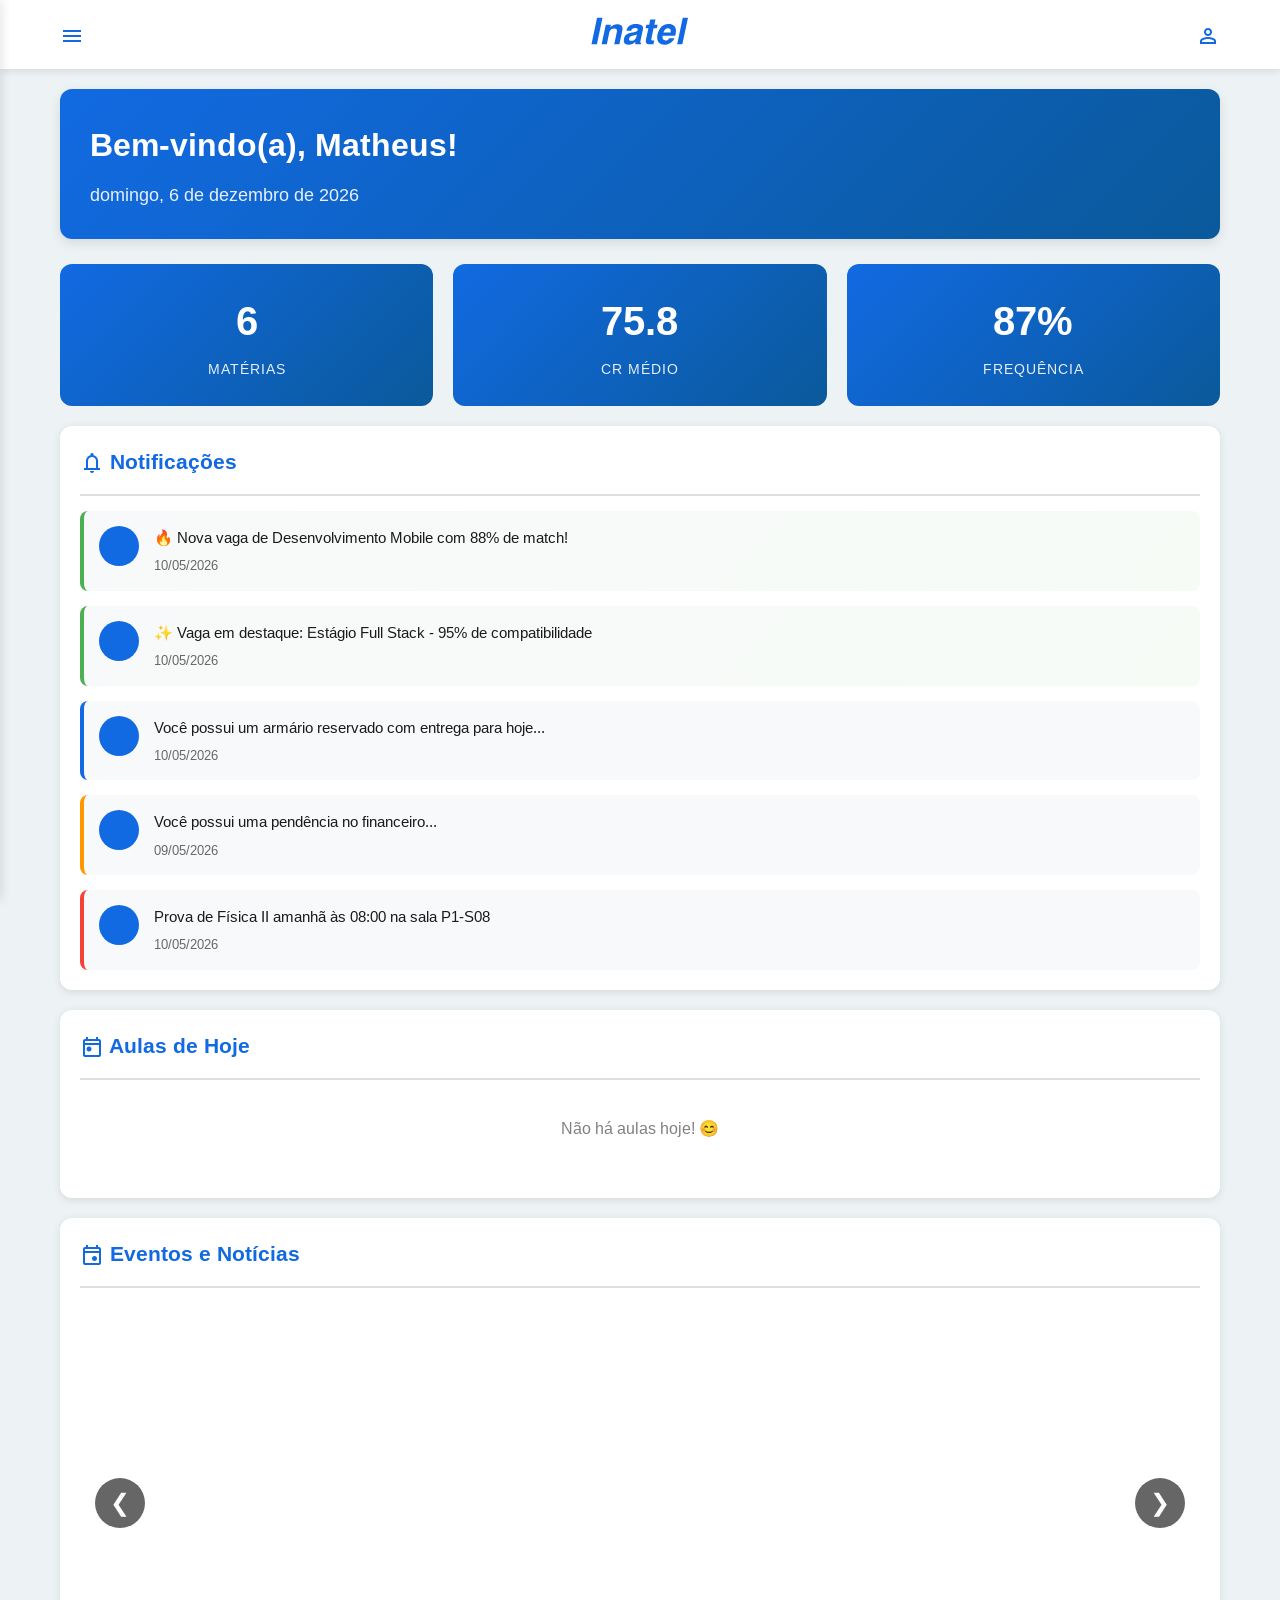
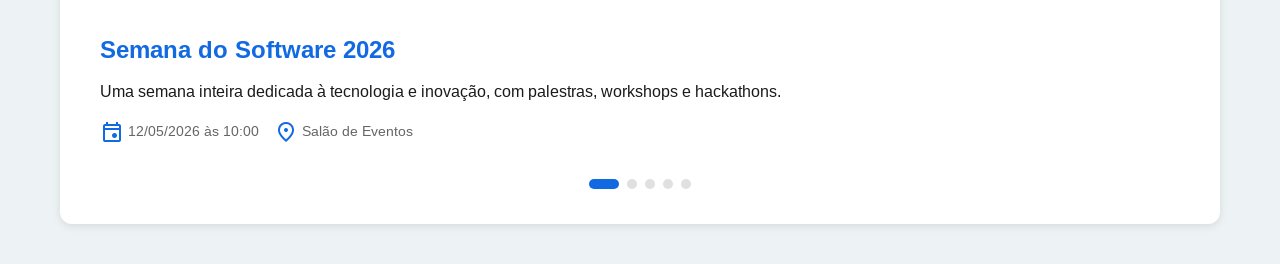
==== index.html @ 87c1a3bc "primeiro commit" ====
<!DOCTYPE html>
<html lang="pt-BR" data-theme="inatel">
<head>
    <meta charset="UTF-8">
    <meta name="viewport" content="width=device-width, initial-scale=1.0">
    <title>Portal Acadêmico - Inatel</title>
    
    <!-- CSS -->
    <link rel="stylesheet" href="assets/css/global.css">
    <link rel="stylesheet" href="assets/css/dashboard.css">
    
    <!-- Google Fonts -->
    <link href="https://fonts.googleapis.com/css2?family=Arimo:wght@400;500;600;700&display=swap" rel="stylesheet">
    
    <!-- Material Icons -->
    <link href="https://fonts.googleapis.com/css2?family=Material+Symbols+Outlined" rel="stylesheet">
</head>
<body>
    <!-- Header -->
    <header>
        <div class="header-container">
            <div class="menu-icon" id="menuToggle">
                <span class="material-symbols-outlined icon-medium">menu</span>
            </div>
            
            <div class="logo">
                <svg xmlns="http://www.w3.org/2000/svg" viewBox="100 150 390 116">
                    <path class="path-logo" d="M127.455,156.988h21.287l-21.859,102.835H105.69L127.455,156.988L127.455,156.988z M225.618,208.048	l-10.941,51.775H194.51l9.726-45.911c0.286-1.168,0.477-2.312,0.62-3.456c0.143-1.144,0.214-2.145,0.214-3.027	c0-2.86-0.834-4.982-2.527-6.412c-1.668-1.407-4.147-2.122-7.461-2.122c-5.078,0-9.392,1.406-12.968,4.219 c-3.552,2.836-5.888,6.698-6.96,11.633l-9.559,45.076h-20.31l16.186-75.946h19.905l-2.002,9.559 c3.957-3.886,8.105-6.794,12.491-8.701c4.362-1.907,9.011-2.86,13.945-2.86c6.508,0,11.656,1.501,15.447,4.529 c3.79,3.027,5.697,7.151,5.697,12.372c0,1.239-0.096,2.55-0.286,3.933S226.143,205.855,225.618,208.048L225.618,208.048z	 M282.709,222.636c-3.29,1.455-7.318,2.646-12.038,3.6c-4.744,0.954-7.557,1.55-8.438,1.788c-3.218,0.978-5.674,2.526-7.414,4.648	c-1.716,2.122-2.574,4.672-2.574,7.652c0,2.074,0.739,3.719,2.24,4.887c1.478,1.168,3.552,1.74,6.222,1.74	c5.078,0,9.487-1.574,13.206-4.721s6.15-7.342,7.271-12.61L282.709,222.636L282.709,222.636z M306.333,202.613l-9.154,43.145	c-0.238,1.313-0.405,2.432-0.524,3.361s-0.167,1.717-0.167,2.385c0,1.168,0.167,2.098,0.548,2.789 c0.381,0.715,1.049,1.406,2.026,2.098l-0.763,3.432h-21.025c-0.048-0.285-0.143-0.643-0.286-1.119	c-0.381-1.813-0.572-3.076-0.572-3.768c0-0.428,0.048-1,0.119-1.715c0.072-0.74,0.167-1.574,0.31-2.551	c-3.218,3.861-7.032,6.793-11.49,8.818c-4.458,2.027-9.344,3.053-14.708,3.053c-5.721,0-10.274-1.455-13.659-4.338	c-3.361-2.885-5.054-6.771-5.054-11.658c0-9.51,2.574-16.876,7.724-22.097c5.125-5.197,13.206-8.629,24.171-10.25	c1.788-0.287,4.195-0.645,7.271-1.049c10.131-1.168,15.185-4.53,15.185-10.108c0-2.098-0.834-3.623-2.527-4.577	c-1.669-0.954-4.338-1.43-8.033-1.43c-4.195,0-7.581,0.93-10.131,2.813c-2.574,1.883-4.052,4.529-4.481,7.914h-19.166	c1.359-8.2,5.292-14.684,11.824-19.451c6.507-4.768,14.731-7.151,24.672-7.151c8.987,0,15.971,1.454,20.954,4.362	s7.484,6.984,7.484,12.205c0,0.834-0.047,1.668-0.143,2.503C306.642,201.063,306.5,201.874,306.333,202.613L306.333,202.613z	 M335.081,163.281h20.31l-4.338,20.595h12.634l-3.004,14.303h-12.776l-8.844,42.026c0,0.238-0.048,0.547-0.144,0.93	c-0.095,0.404-0.144,0.668-0.144,0.811c0,1.119,0.549,1.93,1.67,2.406c1.119,0.502,3.051,0.74,5.792,0.74h4.409l-3.289,15.303	c-1.168,0.049-2.717,0.096-4.672,0.145c-3.528,0.094-5.84,0.143-6.913,0.143c-6.508,0-11.18-0.883-14.017-2.646	c-2.837-1.787-4.267-4.672-4.267-8.678c0-1.119,0.118-2.455,0.357-4.051c0.214-1.574,0.596-3.6,1.12-6.08l8.701-41.048h-10.752	l3.004-14.303h10.895L335.081,163.281L335.081,163.281z M432.339,227.213H383.4c-0.167,1.025-0.311,2.026-0.405,3.004	s-0.144,1.835-0.144,2.574c0,4.1,0.978,7.199,2.956,9.297s4.911,3.146,8.772,3.146c3.266,0,6.031-0.668,8.344-1.979	c2.313-1.334,4.434-3.48,6.389-6.46h20.309c-3.576,7.962-8.914,14.208-16.018,18.761c-7.105,4.553-14.994,6.842-23.695,6.842	c-8.63,0-15.424-2.551-20.43-7.676c-5.006-5.127-7.508-12.016-7.508-20.692c0-6.197,1.096-12.609,3.289-19.236	c2.17-6.627,5.077-12.325,8.725-17.092c4.172-5.435,9.059-9.559,14.588-12.348c5.531-2.789,11.633-4.195,18.283-4.195	c8.939,0,15.924,2.36,20.955,7.104c5.029,4.72,7.531,11.275,7.531,19.666c0,2.193-0.213,4.696-0.666,7.534	C434.246,218.322,433.458,222.232,432.339,227.213L432.339,227.213z M414.46,213.912c0.143-1.119,0.262-2.098,0.334-2.955	c0.07-0.858,0.096-1.55,0.096-2.05c0-3.385-0.979-6.031-2.957-7.914s-4.768-2.813-8.344-2.813c-4.146,0-7.676,1.335-10.607,4.005	s-5.172,6.579-6.697,11.728H414.46L414.46,213.912z M461.826,156.988h20.311l-21.932,102.835h-20.262L461.826,156.988	L461.826,156.988z"></path>
                </svg>
            </div>
            
            <div class="perfil-icon" onclick="window.location.href='pages/perfil.html'">
                <span class="material-symbols-outlined icon-medium">person</span>
            </div>
        </div>
    </header>

    <!-- Sidebar -->
    <div class="sidebar-overlay" id="sidebarOverlay"></div>
    <nav class="sidebar" id="sidebar">
        <div class="sidebar-header">
            <h2>Menu</h2>
            <span class="material-symbols-outlined close-sidebar" id="closeSidebar">close</span>
        </div>
        
        <ul class="sidebar-menu">
            <li>
                <a href="index.html" class="active">
                    <span class="material-symbols-outlined">home</span>
                    Dashboard
                </a>
            </li>
            <li>
                <a href="pages/materias.html">
                    <span class="material-symbols-outlined">menu_book</span>
                    Minhas Matérias
                </a>
            </li>
            <li>
                <a href="pages/horarios.html">
                    <span class="material-symbols-outlined">schedule</span>
                    Horários
                </a>
            </li>
            <li>
                <a href="pages/frequencia.html">
                    <span class="material-symbols-outlined">fact_check</span>
                    Frequência
                </a>
            </li>
            <li>
                <a href="pages/notas.html">
                    <span class="material-symbols-outlined">grade</span>
                    Notas
                </a>
            </li>
            <li>
                <a href="pages/calendario.html">
                    <span class="material-symbols-outlined">calendar_month</span>
                    Calendário
                </a>
            </li>
            <li>
                <a href="pages/graficos.html">
                    <span class="material-symbols-outlined">bar_chart</span>
                    Gráficos
                </a>
            </li>
            <li>
                <a href="pages/vagas.html">
                    <span class="material-symbols-outlined">work</span>
                    Vagas
                </a>
            </li>
            <li>
                <a href="pages/perfil.html">
                    <span class="material-symbols-outlined">person</span>
                    Perfil
                </a>
            </li>
        </ul>
        
        <div class="sidebar-footer">
            <div class="theme-selector">
                <h3>Temas</h3>
                <div class="theme-buttons">
                    <button class="theme-btn" data-theme="inatel">Tema Inatel</button>
                    <button class="theme-btn" data-theme="limao">Tema Limão</button>
                    <button class="theme-btn" data-theme="dark">Tema Dark</button>
                </div>
            </div>
        </div>
    </nav>

    <!-- Main Content -->
    <main>
        <!-- Seção de Boas-Vindas -->
        <section class="welcome-section fade-in">
            <h1>Bem-vindo(a), <span id="nomeAluno">Carregando...</span>!</h1>
            <p id="dataAtual"></p>
        </section>

        <!-- Estatísticas Rápidas -->
        <div class="stats-grid fade-in">
            <div class="stat-card">
                <div class="stat-value" id="statMatriculas">6</div>
                <div class="stat-label">Matérias</div>
            </div>
            <div class="stat-card">
                <div class="stat-value" id="statMedia">7.6</div>
                <div class="stat-label">CR Médio</div>
            </div>
            <div class="stat-card">
                <div class="stat-value" id="statFrequencia">88%</div>
                <div class="stat-label">Frequência</div>
            </div>
        </div>

        <!-- Notificações -->
        <div class="card fade-in">
            <div class="card-header">
                <h2 class="card-title">
                    <span class="material-symbols-outlined icon-medium">notifications</span>
                    Notificações
                </h2>
            </div>
            <div class="notificacoes-container" id="notificacoesContainer">
                <!-- Notificações serão carregadas aqui -->
            </div>
        </div>

        <!-- Aulas de Hoje -->
        <div class="card fade-in">
            <div class="card-header">
                <h2 class="card-title">
                    <span class="material-symbols-outlined icon-medium">today</span>
                    Aulas de Hoje
                </h2>
            </div>
            <aulas-component></aulas-component>
        </div>

        <!-- Carrossel de Eventos -->
        <div class="card fade-in">
            <div class="card-header">
                <h2 class="card-title">
                    <span class="material-symbols-outlined icon-medium">event</span>
                    Eventos e Notícias
                </h2>
            </div>
            <div class="carousel-container">
                <div class="carousel" id="carousel">
                    <!-- Eventos serão carregados aqui -->
                </div>
                <button class="carousel-btn prev" id="prevBtn">❮</button>
                <button class="carousel-btn next" id="nextBtn">❯</button>
                <div class="carousel-indicators" id="carouselIndicators"></div>
            </div>
        </div>
    </main>

    <!-- JavaScript -->
    <script src="assets/js/global.js"></script>
    <script src="assets/js/dashboard.js"></script>
    <script src="assets/js/script_componente.js"></script>
</body>
</html>
---- assets/css/global.css ----
/* ========== VARIÁVEIS DE TEMAS ========== */
:root {
  /* Tema Inatel (Padrão) */
  --cor-primaria: #126ae2;
  --cor-primaria-escura: #0a599b;
  --cor-secundaria: #6a937a;
  --cor-texto: #1a1a1a;
  --cor-texto-secundario: #666666;
  --cor-fundo: #edf2f4;
  --cor-fundo-card: #ffffff;
  --cor-fundo-hover: #f8f9fa;
  --cor-borda: #e0e0e0;
  --cor-sombra: rgba(0, 0, 0, 0.1);
  
  /* Cores de Status */
  --cor-sucesso: #4caf50;
  --cor-alerta: #ff9800;
  --cor-erro: #f44336;
  --cor-info: #2196f3;
  
  /* Cores de Frequência */
  --cor-frequencia-ok: #4caf50;
  --cor-frequencia-alerta: #ff9800;
  --cor-frequencia-critico: #f44336;
  
  /* Cores de Nota */
  --cor-nota-alta: #4caf50;
  --cor-nota-media: #ff9800;
  --cor-nota-baixa: #f44336;
}

/* Tema Limão */
[data-theme="limao"] {
  --cor-primaria: #38184C;
  --cor-primaria-escura: #9b0a59;
  --cor-secundaria: #4f6a93;
  --cor-texto: #1a1a1a;
  --cor-texto-secundario: #555555;
  --cor-fundo: #CEF09D;
  --cor-fundo-card: #ffffff;
  --cor-fundo-hover: #f5f5f5;
  --cor-borda: #d0d0d0;
  --cor-sombra: rgba(0, 0, 0, 0.15);
}

/* Tema Dark */
[data-theme="dark"] {
  --cor-primaria: #CEF09D;
  --cor-primaria-escura: #a8d07a;
  --cor-secundaria: #4f6a93;
  --cor-texto: #e0e0e0;
  --cor-texto-secundario: #b0b0b0;
  --cor-fundo: #1a1a1a;
  --cor-fundo-card: #2d2d2d;
  --cor-fundo-hover: #383838;
  --cor-borda: #404040;
  --cor-sombra: rgba(0, 0, 0, 0.4);
}

/* ========== RESET E BASE ========== */
* {
  margin: 0;
  padding: 0;
  box-sizing: border-box;
}

body {
  font-family: 'Arimo', 'Segoe UI', Tahoma, Geneva, Verdana, sans-serif;
  background-color: var(--cor-fundo);
  color: var(--cor-texto);
  line-height: 1.6;
  transition: background-color 0.3s ease, color 0.3s ease;
}

/* ========== HEADER ========== */
header {
  background-color: var(--cor-fundo-card);
  box-shadow: 0 2px 8px var(--cor-sombra);
  padding: 1rem 0;
  position: sticky;
  top: 0;
  z-index: 1000;
  transition: all 0.3s ease;
}

.header-container {
  max-width: 1200px;
  margin: 0 auto;
  padding: 0 20px;
  display: flex;
  justify-content: space-between;
  align-items: center;
}

.menu-icon {
  cursor: pointer;
  transition: transform 0.3s ease;
}

.menu-icon:hover {
  transform: scale(1.1);
}

.logo svg {
  width: 100px;
  height: auto;
}

.logo .path-logo {
  fill: var(--cor-primaria);
  transition: fill 0.3s ease;
}

.perfil-icon {
  cursor: pointer;
  transition: transform 0.3s ease;
}

.perfil-icon:hover {
  transform: scale(1.1);
}

/* ========== NAVEGAÇÃO LATERAL ========== */
.sidebar {
  position: fixed;
  left: -300px;
  top: 0;
  width: 300px;
  height: 100vh;
  background-color: var(--cor-fundo-card);
  box-shadow: 2px 0 10px var(--cor-sombra);
  transition: left 0.3s ease;
  z-index: 2000;
  overflow-y: auto;
}

.sidebar.active {
  left: 0;
}

.sidebar-header {
  padding: 20px;
  border-bottom: 1px solid var(--cor-borda);
  display: flex;
  justify-content: space-between;
  align-items: center;
}

.sidebar-header h2 {
  color: var(--cor-primaria);
  font-size: 1.5rem;
}

.close-sidebar {
  cursor: pointer;
  font-size: 1.5rem;
  color: var(--cor-texto-secundario);
}

.sidebar-menu {
  list-style: none;
  padding: 20px 0;
}

.sidebar-menu li {
  margin: 0;
}

.sidebar-menu a {
  display: flex;
  align-items: center;
  padding: 15px 20px;
  color: var(--cor-texto);
  text-decoration: none;
  transition: all 0.3s ease;
  border-left: 4px solid transparent;
}

.sidebar-menu a:hover,
.sidebar-menu a.active {
  background-color: var(--cor-fundo-hover);
  border-left-color: var(--cor-primaria);
  color: var(--cor-primaria);
}

.sidebar-menu .material-symbols-outlined {
  margin-right: 15px;
  font-size: 24px;
}

.sidebar-footer {
  padding: 20px;
  border-top: 1px solid var(--cor-borda);
}

.theme-selector h3 {
  margin-bottom: 15px;
  color: var(--cor-texto);
  font-size: 0.9rem;
  text-transform: uppercase;
  letter-spacing: 1px;
}

.theme-buttons {
  display: flex;
  flex-direction: column;
  gap: 10px;
}

.theme-btn {
  padding: 10px 15px;
  border: 2px solid var(--cor-borda);
  border-radius: 8px;
  background-color: var(--cor-fundo);
  color: var(--cor-texto);
  cursor: pointer;
  transition: all 0.3s ease;
  font-size: 0.9rem;
  font-weight: 500;
}

.theme-btn:hover {
  border-color: var(--cor-primaria);
  background-color: var(--cor-fundo-hover);
  transform: translateX(5px);
}

/* Overlay para fechar sidebar */
.sidebar-overlay {
  position: fixed;
  top: 0;
  left: 0;
  width: 100%;
  height: 100%;
  background-color: rgba(0, 0, 0, 0.5);
  z-index: 1999;
  display: none;
}

.sidebar-overlay.active {
  display: block;
}

/* ========== CONTAINER PRINCIPAL ========== */
main {
  max-width: 1200px;
  margin: 0 auto;
  padding: 20px;
}

/* ========== CARDS ========== */
.card {
  background-color: var(--cor-fundo-card);
  border-radius: 12px;
  padding: 20px;
  margin-bottom: 20px;
  box-shadow: 0 2px 8px var(--cor-sombra);
  transition: all 0.3s ease;
}

.card:hover {
  box-shadow: 0 4px 16px var(--cor-sombra);
  transform: translateY(-2px);
}

.card-header {
  display: flex;
  justify-content: space-between;
  align-items: center;
  margin-bottom: 15px;
  padding-bottom: 15px;
  border-bottom: 2px solid var(--cor-borda);
}

.card-title {
  font-size: 1.3rem;
  font-weight: 700;
  color: var(--cor-primaria);
}

/* ========== ÍCONES ========== */
.material-symbols-outlined {
  color: var(--cor-primaria);
  font-variation-settings: 'FILL' 0, 'wght' 400, 'GRAD' 0, 'opsz' 24;
  vertical-align: middle;
}

.icon-small {
  font-size: 18px;
}

.icon-medium {
  font-size: 24px;
}

.icon-large {
  font-size: 32px;
}

/* ========== BADGES E LABELS ========== */
.badge {
  display: inline-block;
  padding: 5px 12px;
  border-radius: 20px;
  font-size: 0.85rem;
  font-weight: 600;
  color: white;
  text-align: center;
}

.badge-ok {
  background-color: var(--cor-frequencia-ok);
}

.badge-alerta {
  background-color: var(--cor-frequencia-alerta);
}

.badge-critico {
  background-color: var(--cor-frequencia-critico);
}

.badge-info {
  background-color: var(--cor-info);
}

/* ========== BOTÕES ========== */
.btn {
  padding: 10px 20px;
  border: none;
  border-radius: 8px;
  font-size: 1rem;
  font-weight: 600;
  cursor: pointer;
  transition: all 0.3s ease;
  text-decoration: none;
  display: inline-block;
}

.btn-primary {
  background-color: var(--cor-primaria);
  color: white;
}

.btn-primary:hover {
  background-color: var(--cor-primaria-escura);
  transform: translateY(-2px);
  box-shadow: 0 4px 12px var(--cor-sombra);
}

/* ========== RESPONSIVO ========== */
@media (max-width: 768px) {
  .header-container {
    padding: 0 15px;
  }

  main {
    padding: 15px;
  }

  .card {
    padding: 15px;
  }

  .sidebar {
    width: 80%;
    max-width: 300px;
  }
}

/* ========== ANIMAÇÕES ========== */
@keyframes fadeIn {
  from {
    opacity: 0;
    transform: translateY(10px);
  }
  to {
    opacity: 1;
    transform: translateY(0);
  }
}

.fade-in {
  animation: fadeIn 0.5s ease-out;
}

/* ========== SCROLLBAR CUSTOMIZADA ========== */
::-webkit-scrollbar {
  width: 10px;
}

::-webkit-scrollbar-track {
  background: var(--cor-fundo);
}

::-webkit-scrollbar-thumb {
  background: var(--cor-primaria);
  border-radius: 5px;
}

::-webkit-scrollbar-thumb:hover {
  background: var(--cor-primaria-escura);
}
---- assets/css/dashboard.css ----
/* ========== DASHBOARD ESPECÍFICO ========== */

/* Seção de Boas-Vindas */
.welcome-section {
  background: linear-gradient(135deg, var(--cor-primaria), var(--cor-primaria-escura));
  color: white;
  border-radius: 12px;
  padding: 30px;
  margin-bottom: 25px;
  box-shadow: 0 4px 12px var(--cor-sombra);
}

.welcome-section h1 {
  font-size: 2rem;
  margin-bottom: 10px;
}

.welcome-section p {
  font-size: 1.1rem;
  opacity: 0.9;
}

/* Notificações */
.notificacoes-container {
  display: flex;
  flex-direction: column;
  gap: 15px;
}

.notificacao-item {
  display: flex;
  align-items: flex-start;
  gap: 15px;
  padding: 15px;
  background-color: var(--cor-fundo-hover);
  border-radius: 8px;
  border-left: 4px solid var(--cor-primaria);
  transition: all 0.3s ease;
  cursor: pointer;
}

.notificacao-item:hover {
  background-color: var(--cor-borda);
  transform: translateX(5px);
}

.notificacao-item.lida {
  opacity: 0.6;
  border-left-color: var(--cor-texto-secundario);
}

.notificacao-item.vaga {
  border-left-color: var(--cor-sucesso);
  background: linear-gradient(135deg, var(--cor-fundo-hover) 0%, rgba(76, 175, 80, 0.05) 100%);
}

.notificacao-item.alerta {
  border-left-color: var(--cor-alerta);
}

.notificacao-item.prova {
  border-left-color: var(--cor-erro);
}

.notificacao-icon {
  flex-shrink: 0;
  width: 40px;
  height: 40px;
  display: flex;
  align-items: center;
  justify-content: center;
  background-color: var(--cor-primaria);
  color: white;
  border-radius: 50%;
}

.notificacao-content {
  flex: 1;
}

.notificacao-mensagem {
  font-size: 0.95rem;
  color: var(--cor-texto);
  margin-bottom: 5px;
}

.notificacao-data {
  font-size: 0.8rem;
  color: var(--cor-texto-secundario);
}

/* Aulas do Dia */
.aulas-hoje-container {
  display: flex;
  flex-direction: column;
  gap: 15px;
}

.aula-card {
  border-left: 5px solid var(--cor-primaria);
  padding: 15px;
  background-color: var(--cor-fundo-hover);
  border-radius: 8px;
  transition: all 0.3s ease;
}

.aula-card:hover {
  background-color: var(--cor-borda);
  transform: translateX(5px);
}

.aula-header-info {
  display: flex;
  justify-content: space-between;
  align-items: center;
  margin-bottom: 10px;
}

.aula-nome {
  font-weight: 700;
  font-size: 1.1rem;
  color: var(--cor-texto);
}

.aula-codigo {
  font-size: 0.85rem;
  color: var(--cor-texto-secundario);
  background-color: var(--cor-fundo-card);
  padding: 3px 10px;
  border-radius: 12px;
}

.aula-detalhes {
  display: flex;
  flex-wrap: wrap;
  gap: 15px;
  font-size: 0.9rem;
  color: var(--cor-texto-secundario);
  margin-top: 10px;
}

.aula-detalhe-item {
  display: flex;
  align-items: center;
  gap: 5px;
}

.labels-aula {
  display: flex;
  flex-wrap: wrap;
  gap: 10px;
  margin-top: 15px;
}

.label-prova,
.label-faltas,
.label-cr {
  padding: 6px 14px;
  border-radius: 20px;
  font-size: 0.8rem;
  font-weight: 700;
  color: white;
}

.label-prova {
  background-color: var(--cor-erro);
  animation: pulse 2s infinite;
}

@keyframes pulse {
  0%, 100% {
    opacity: 1;
  }
  50% {
    opacity: 0.7;
  }
}

/* Carrossel de Eventos */
.carousel-container {
  position: relative;
  overflow: hidden;
  border-radius: 12px;
  background-color: var(--cor-fundo-card);
}

.carousel {
  display: flex;
  transition: transform 0.5s ease-in-out;
}

.carousel-card {
  min-width: 100%;
  position: relative;
}

.carousel-card img {
  width: 100%;
  height: 300px;
  object-fit: cover;
  border-radius: 12px 12px 0 0;
}

.carousel-info {
  padding: 20px;
}

.carousel-info h3 {
  font-size: 1.5rem;
  color: var(--cor-primaria);
  margin-bottom: 10px;
}

.carousel-info p {
  color: var(--cor-texto);
  margin-bottom: 15px;
  line-height: 1.6;
}

.carousel-detalhes {
  display: flex;
  flex-wrap: wrap;
  gap: 15px;
  font-size: 0.9rem;
  color: var(--cor-texto-secundario);
  align-items: center;
}

.carousel-btn {
  position: absolute;
  top: 40%;
  transform: translateY(-50%);
  background: rgba(0, 0, 0, 0.6);
  color: white;
  border: none;
  width: 50px;
  height: 50px;
  border-radius: 50%;
  cursor: pointer;
  font-size: 1.5rem;
  display: flex;
  align-items: center;
  justify-content: center;
  transition: all 0.3s ease;
  z-index: 10;
}

.carousel-btn:hover {
  background: rgba(0, 0, 0, 0.8);
  transform: translateY(-50%) scale(1.1);
}

.carousel-btn.prev {
  left: 15px;
}

.carousel-btn.next {
  right: 15px;
}

.carousel-indicators {
  display: flex;
  justify-content: center;
  gap: 8px;
  padding: 15px 0;
}

.indicator {
  width: 10px;
  height: 10px;
  border-radius: 50%;
  background-color: var(--cor-borda);
  cursor: pointer;
  transition: all 0.3s ease;
}

.indicator.active {
  background-color: var(--cor-primaria);
  width: 30px;
  border-radius: 5px;
}

/* Estatísticas Rápidas */
.stats-grid {
  display: grid;
  grid-template-columns: repeat(auto-fit, minmax(200px, 1fr));
  gap: 20px;
  margin-bottom: 20px;
}

.stat-card {
  background: linear-gradient(135deg, var(--cor-primaria), var(--cor-primaria-escura));
  color: white;
  padding: 25px;
  border-radius: 12px;
  text-align: center;
  transition: all 0.3s ease;
}

.stat-card:hover {
  transform: translateY(-5px);
  box-shadow: 0 6px 20px var(--cor-sombra);
}

.stat-value {
  font-size: 2.5rem;
  font-weight: 700;
  margin-bottom: 5px;
}

.stat-label {
  font-size: 0.9rem;
  opacity: 0.9;
  text-transform: uppercase;
  letter-spacing: 1px;
}

/* Responsivo */
@media (max-width: 768px) {
  .welcome-section h1 {
    font-size: 1.5rem;
  }

  .aula-header-info {
    flex-direction: column;
    align-items: flex-start;
    gap: 8px;
  }

  .carousel-card img {
    height: 200px;
  }

  .carousel-btn {
    width: 40px;
    height: 40px;
    font-size: 1.2rem;
  }

  .stats-grid {
    grid-template-columns: repeat(2, 1fr);
  }
}
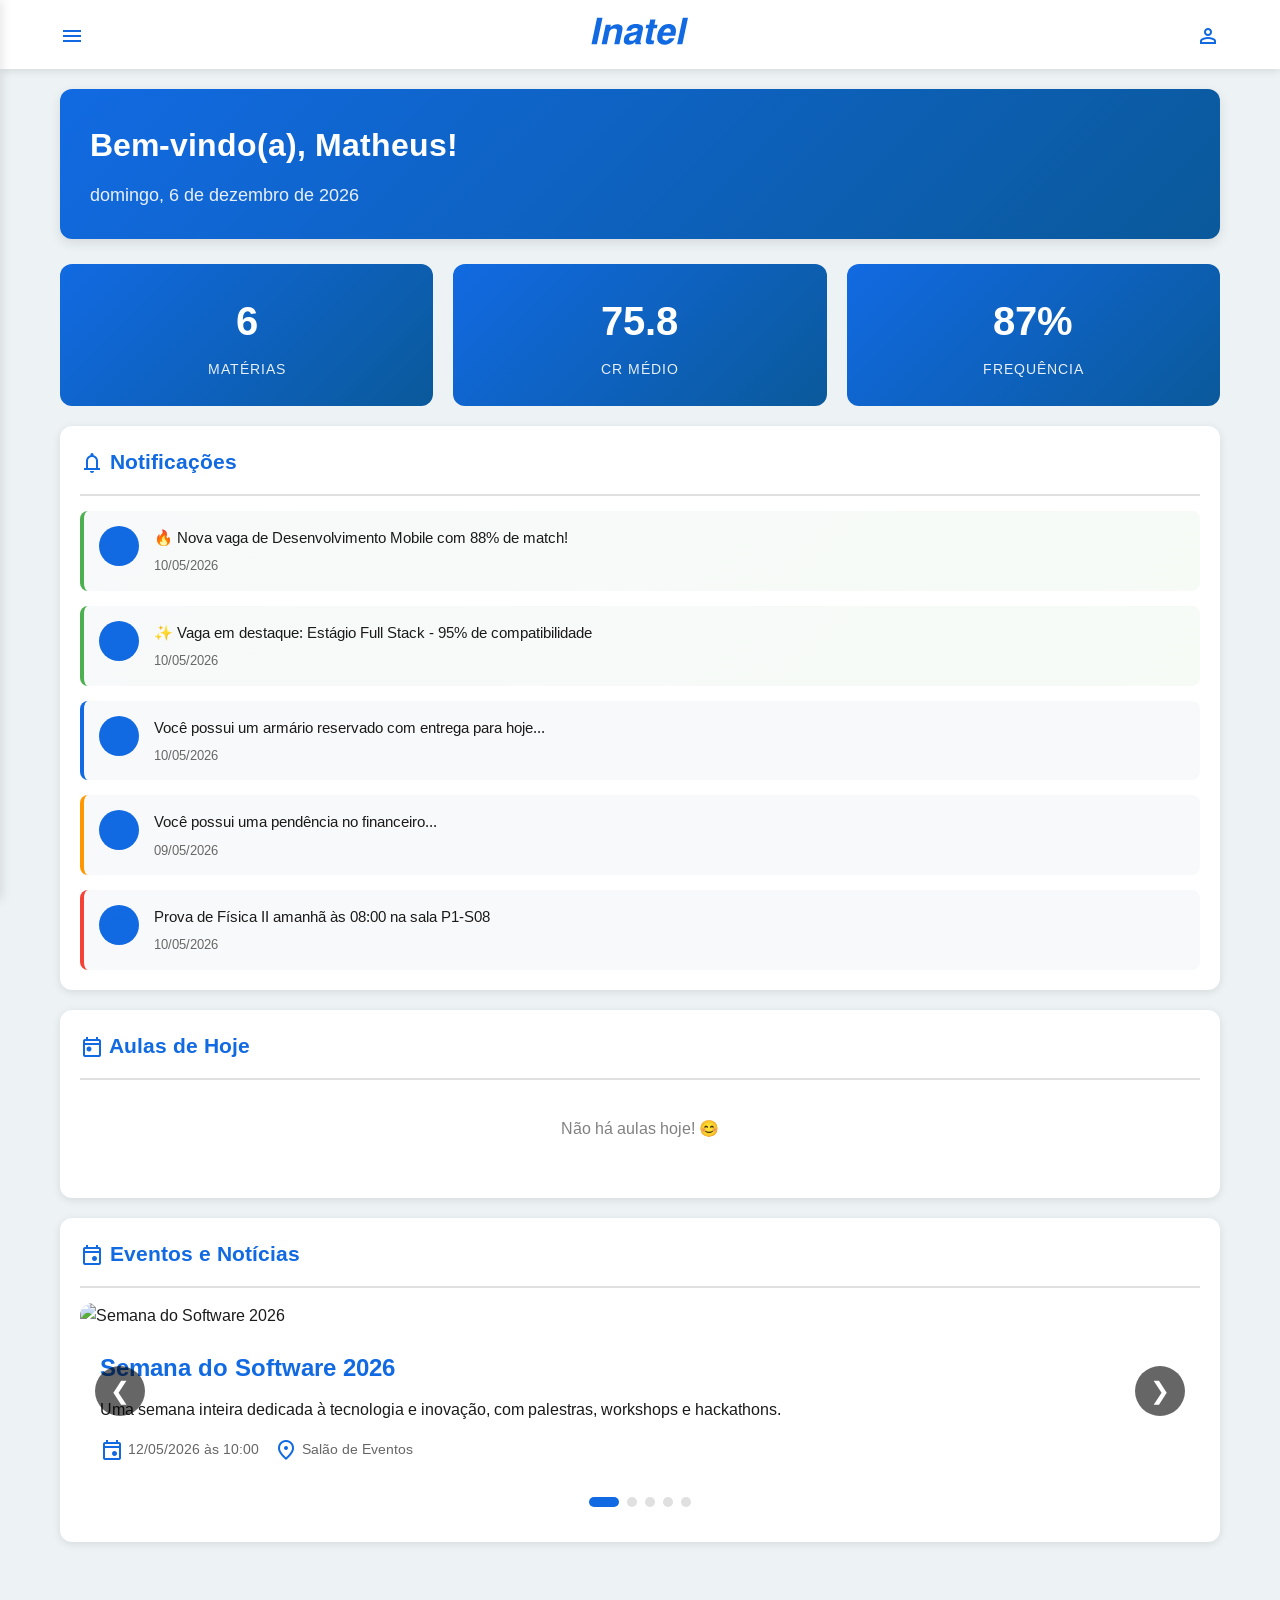
==== commit 3181b5e9: "feat: add Neide's menu page and update navigation across all pages - Created a new page for Neide's " ====
--- a/index.html
+++ b/index.html
@@ -93,6 +93,12 @@
                 </a>
             </li>
             <li>
+                <a href="pages/neide.html">
+                    <span class="material-symbols-outlined">restaurant</span>
+                    Cardápio da Neide
+                </a>
+            </li>
+            <li>
                 <a href="pages/perfil.html">
                     <span class="material-symbols-outlined">person</span>
                     Perfil
@@ -179,6 +185,30 @@
         </div>
     </main>
 
+    <!-- Bottom Navigation -->
+    <nav class="bottom-nav">
+        <a href="index.html" class="nav-item active" data-page="home">
+            <span class="material-symbols-outlined">home</span>
+            <span>Início</span>
+        </a>
+        <a href="pages/horarios.html" class="nav-item" data-page="horarios">
+            <span class="material-symbols-outlined">schedule</span>
+            <span>Horários</span>
+        </a>
+        <a href="pages/neide.html" class="nav-item nav-item-destaque" data-page="neide">
+            <span class="material-symbols-outlined">restaurant</span>
+            <span>Neide</span>
+        </a>
+        <a href="pages/notas.html" class="nav-item" data-page="notas">
+            <span class="material-symbols-outlined">grade</span>
+            <span>Notas</span>
+        </a>
+        <button class="nav-item" id="abrirMenuCompleto">
+            <span class="material-symbols-outlined">grid_view</span>
+            <span>Mais</span>
+        </button>
+    </nav>
+
     <!-- JavaScript -->
     <script src="assets/js/global.js"></script>
     <script src="assets/js/dashboard.js"></script>
--- a/assets/css/global.css
+++ b/assets/css/global.css
@@ -384,6 +384,89 @@
   animation: fadeIn 0.5s ease-out;
 }
 
+/* ========== BOTTOM NAVIGATION ========== */
+.bottom-nav {
+  position: fixed;
+  bottom: 0;
+  left: 0;
+  right: 0;
+  height: 65px;
+  background-color: var(--cor-fundo-card);
+  border-top: 1px solid var(--cor-borda);
+  display: flex;
+  align-items: stretch;
+  z-index: 1500;
+  box-shadow: 0 -2px 12px var(--cor-sombra);
+  transition: background-color 0.3s ease;
+}
+
+.bottom-nav .nav-item {
+  flex: 1;
+  display: flex;
+  flex-direction: column;
+  align-items: center;
+  justify-content: center;
+  gap: 3px;
+  font-size: 0.62rem;
+  font-weight: 500;
+  color: var(--cor-texto-secundario);
+  text-decoration: none;
+  transition: color 0.2s ease;
+  padding: 8px 4px;
+  border: none;
+  background: none;
+  cursor: pointer;
+  font-family: 'Arimo', 'Segoe UI', sans-serif;
+}
+
+.bottom-nav .nav-item .material-symbols-outlined {
+  font-size: 22px;
+  color: inherit;
+}
+
+.bottom-nav .nav-item.active,
+.bottom-nav .nav-item:hover {
+  color: var(--cor-primaria);
+}
+
+.bottom-nav .nav-item-destaque .material-symbols-outlined {
+  font-size: 26px;
+}
+
+.bottom-nav .nav-item-destaque.active .material-symbols-outlined,
+.bottom-nav .nav-item-destaque:hover .material-symbols-outlined {
+  color: var(--cor-primaria);
+}
+
+/* Tablet: bottom nav fica na parte inferior mas com altura maior */
+@media (min-width: 768px) and (max-width: 1024px) {
+  .bottom-nav {
+    height: 72px;
+  }
+
+  .bottom-nav .nav-item {
+    font-size: 0.7rem;
+  }
+
+  .bottom-nav .nav-item .material-symbols-outlined {
+    font-size: 26px;
+  }
+}
+
+/* Desktop: esconde bottom nav */
+@media (min-width: 1025px) {
+  .bottom-nav {
+    display: none;
+  }
+}
+
+/* Padding inferior em main para não ficar atrás do bottom nav */
+@media (max-width: 1024px) {
+  main {
+    padding-bottom: 80px;
+  }
+}
+
 /* ========== SCROLLBAR CUSTOMIZADA ========== */
 ::-webkit-scrollbar {
   width: 10px;
